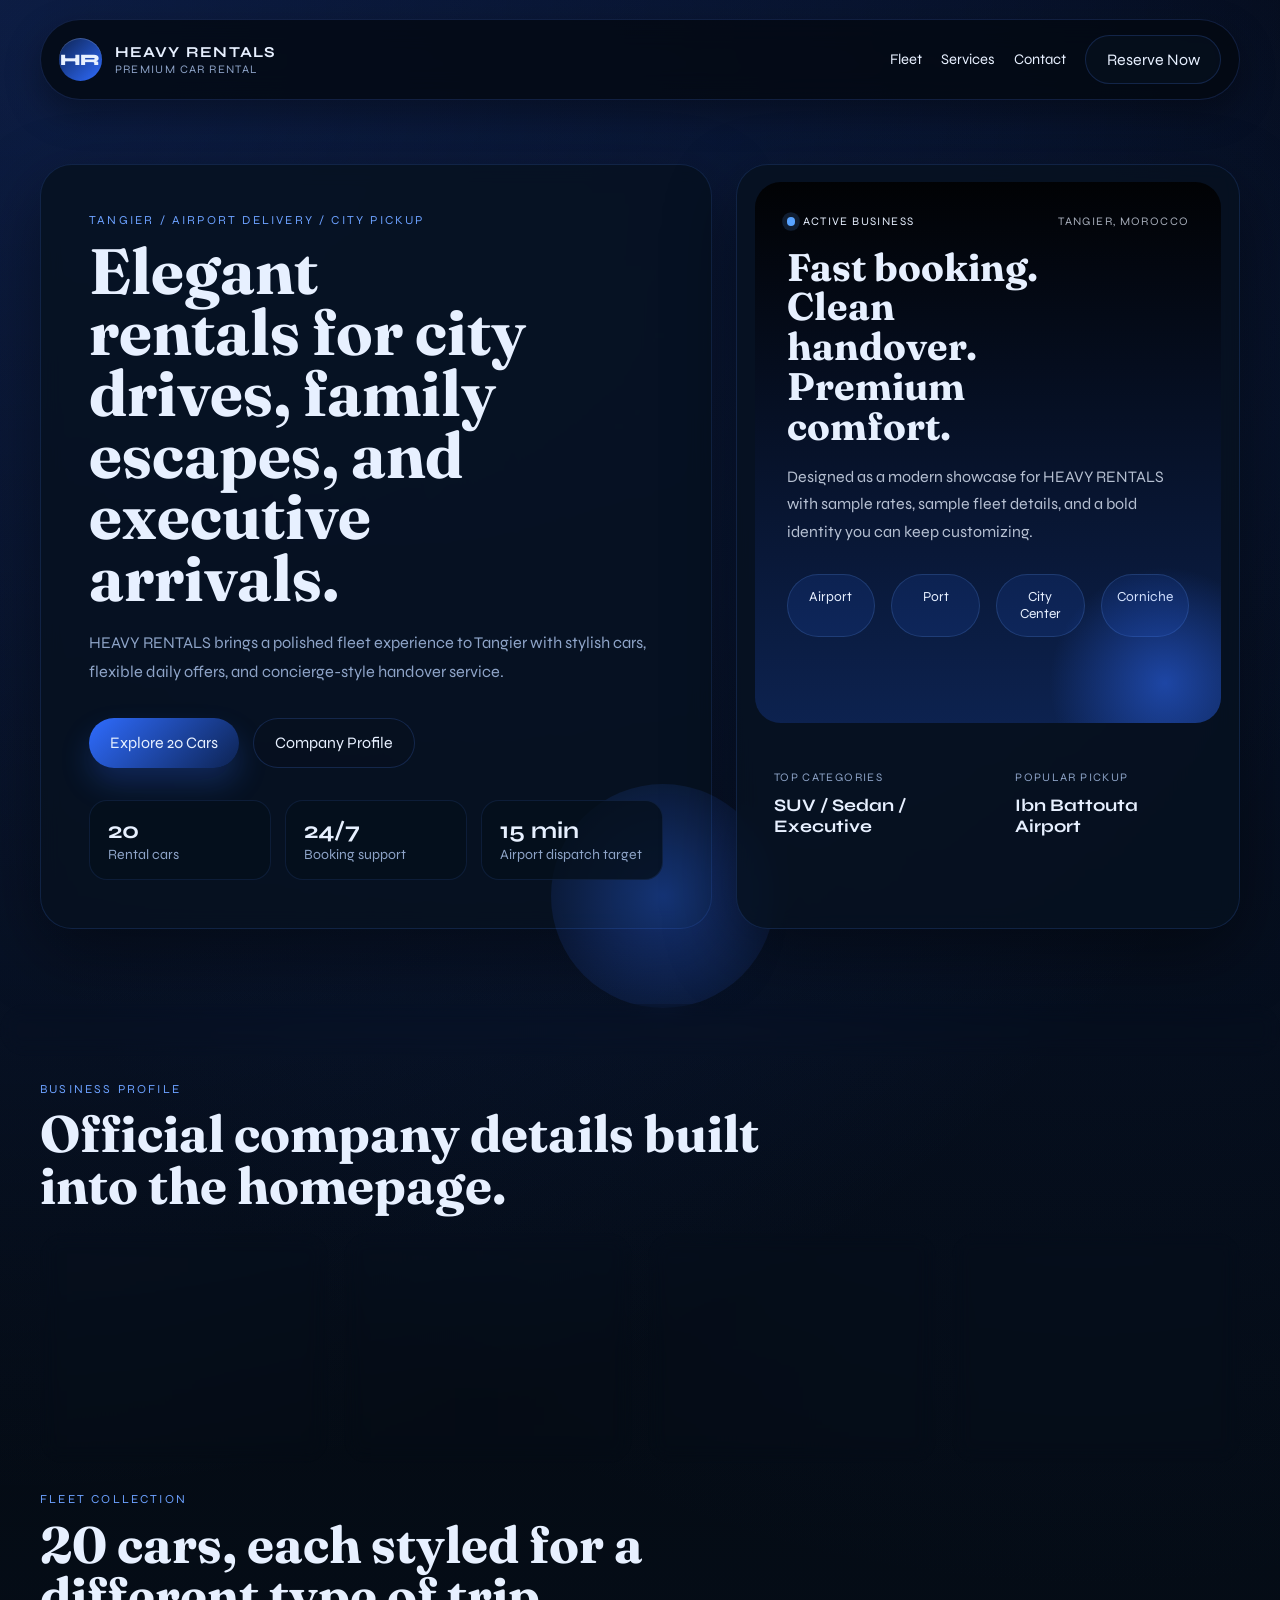
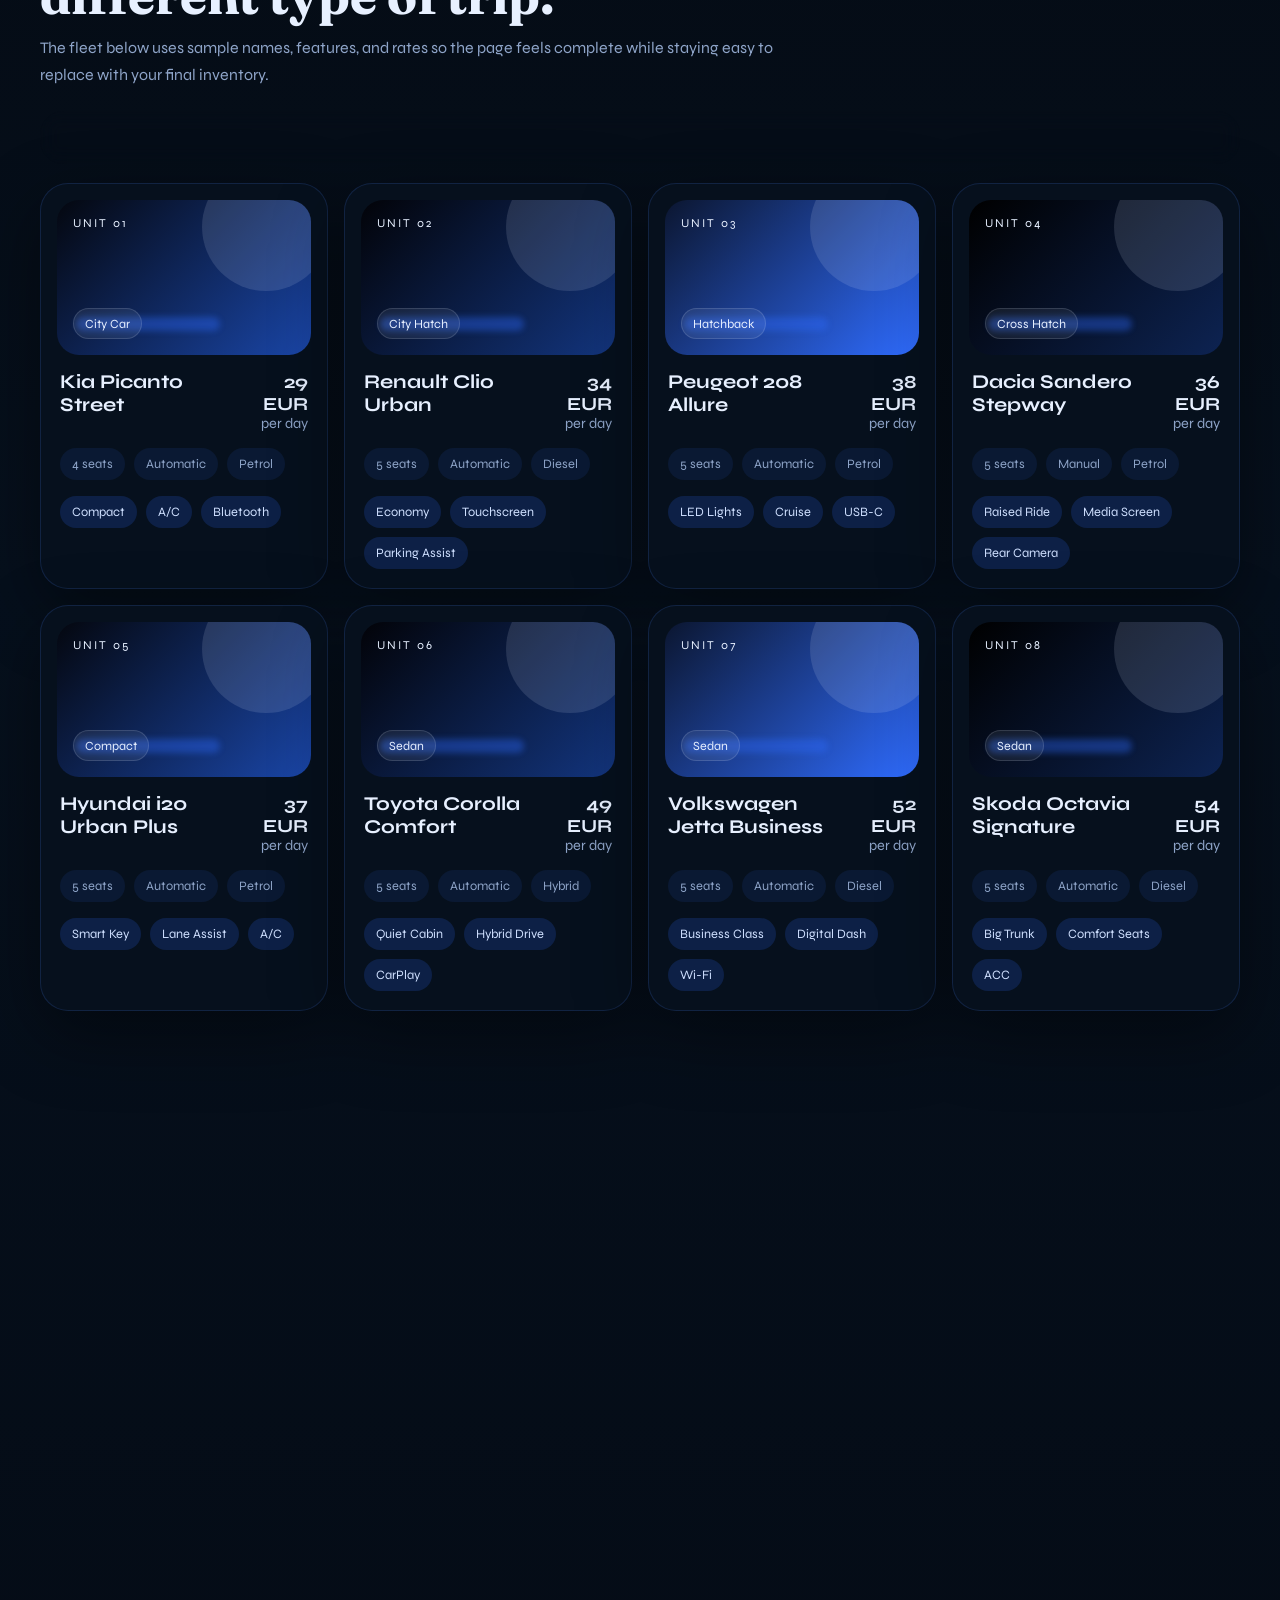
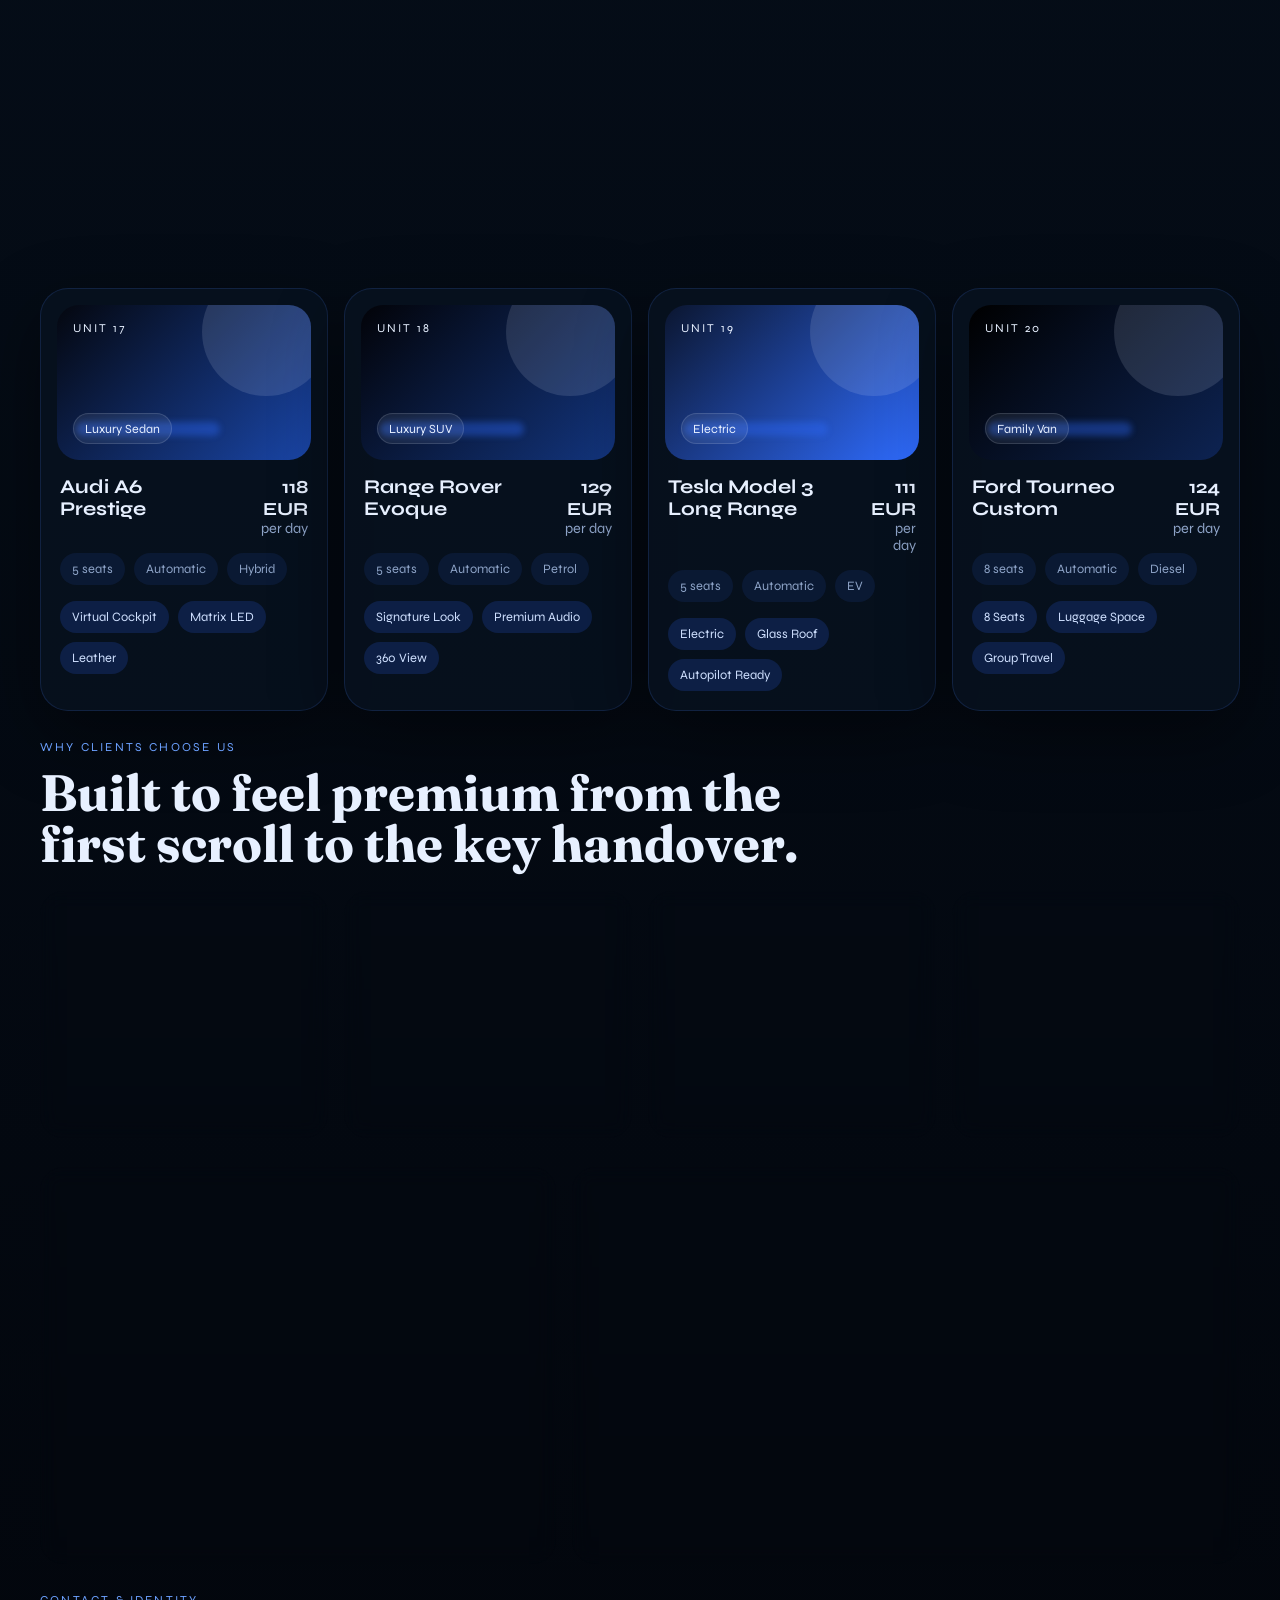
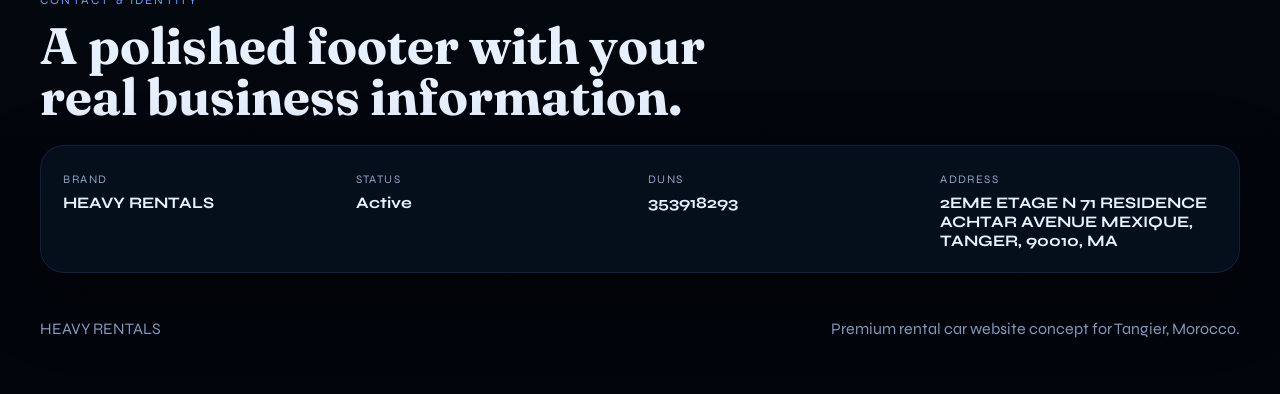
==== index.html @ 7393997f "Add files via upload" ====
<!DOCTYPE html>
<html lang="en">
<head>
  <meta charset="UTF-8">
  <meta name="viewport" content="width=device-width, initial-scale=1.0">
  <title>HEAVY RENTALS | Premium Car Rental in Tangier</title>
  <meta
    name="description"
    content="HEAVY RENTALS is a premium car rental website concept featuring a 20-car fleet, fast booking, and company details for Tangier, Morocco."
  >
  <link rel="preconnect" href="https://fonts.googleapis.com">
  <link rel="preconnect" href="https://fonts.gstatic.com" crossorigin>
  <link
    href="https://fonts.googleapis.com/css2?family=Fraunces:opsz,wght@9..144,400;9..144,600;9..144,700&family=Syne:wght@400;500;600;700;800&display=swap"
    rel="stylesheet"
  >
  <link rel="stylesheet" href="styles.css">
</head>
<body>
  <div class="page-shell">
    <header class="hero" id="top">
      <nav class="topbar">
        <a class="brand" href="#top" aria-label="HEAVY RENTALS homepage">
          <span class="brand-mark">HR</span>
          <span class="brand-copy">
            <strong>HEAVY RENTALS</strong>
            <small>Premium Car Rental</small>
          </span>
        </a>
        <div class="topbar-links">
          <a href="#fleet">Fleet</a>
          <a href="#services">Services</a>
          <a href="#contact">Contact</a>
          <a class="button button-ghost" href="#booking">Reserve Now</a>
        </div>
      </nav>

      <div class="hero-grid">
        <section class="hero-copy reveal">
          <p class="eyebrow">Tangier / Airport Delivery / City Pickup</p>
          <h1>Elegant rentals for city drives, family escapes, and executive arrivals.</h1>
          <p class="hero-text">
            HEAVY RENTALS brings a polished fleet experience to Tangier with stylish cars,
            flexible daily offers, and concierge-style handover service.
          </p>
          <div class="hero-actions">
            <a class="button button-solid" href="#fleet">Explore 20 Cars</a>
            <a class="button button-ghost" href="#company">Company Profile</a>
          </div>
          <ul class="stats-row" aria-label="Highlights">
            <li>
              <strong>20</strong>
              <span>Rental cars</span>
            </li>
            <li>
              <strong>24/7</strong>
              <span>Booking support</span>
            </li>
            <li>
              <strong>15 min</strong>
              <span>Airport dispatch target</span>
            </li>
          </ul>
        </section>

        <aside class="hero-panel reveal">
          <div class="panel-card glow-card">
            <div class="panel-topline">
              <span class="status-pill">Active Business</span>
              <span class="muted-tag">Tangier, Morocco</span>
            </div>
            <h2>Fast booking. Clean handover. Premium comfort.</h2>
            <p>
              Designed as a modern showcase for HEAVY RENTALS with sample rates,
              sample fleet details, and a bold identity you can keep customizing.
            </p>
            <div class="panel-route">
              <span>Airport</span>
              <span>Port</span>
              <span>City Center</span>
              <span>Corniche</span>
            </div>
          </div>

          <div class="mini-cards">
            <article class="mini-card reveal">
              <p>Top categories</p>
              <strong>SUV / Sedan / Executive</strong>
            </article>
            <article class="mini-card reveal">
              <p>Popular pickup</p>
              <strong>Ibn Battouta Airport</strong>
            </article>
          </div>
        </aside>
      </div>
    </header>

    <main>
      <section class="trust-strip reveal">
        <p>Signature delivery in Tangier</p>
        <p>Flexible daily and weekly pricing</p>
        <p>Comfort-first interiors</p>
        <p>Sample website ready for upgrades</p>
      </section>

      <section class="company-section section reveal" id="company">
        <div class="section-heading">
          <p class="eyebrow">Business Profile</p>
          <h2>Official company details built into the homepage.</h2>
        </div>
        <div class="company-grid">
          <article class="company-card">
            <span class="company-label">Company</span>
            <h3>HEAVY RENTALS</h3>
            <p>A refined rental car brand presentation for business travelers, tourists, and local mobility needs.</p>
          </article>
          <article class="company-card">
            <span class="company-label">Status</span>
            <h3>Active</h3>
            <p>This status block highlights the current operating profile in a clean, trust-building layout.</p>
          </article>
          <article class="company-card">
            <span class="company-label">DUNS Number</span>
            <h3>353918293</h3>
            <p>Placed front and center for a stronger corporate identity and business credibility.</p>
          </article>
          <article class="company-card">
            <span class="company-label">Address</span>
            <h3>2EME ETAGE N 71 RESIDENCE ACHTAR AVENUE MEXIQUE</h3>
            <p>TANGER, 90010, MA</p>
          </article>
        </div>
      </section>

      <section class="fleet-section section" id="fleet">
        <div class="section-heading reveal">
          <p class="eyebrow">Fleet Collection</p>
          <h2>20 cars, each styled for a different type of trip.</h2>
          <p>
            The fleet below uses sample names, features, and rates so the page feels complete while
            staying easy to replace with your final inventory.
          </p>
        </div>

        <div class="fleet-toolbar reveal">
          <div>
            <span class="toolbar-label">Fleet size</span>
            <strong>20 vehicles available</strong>
          </div>
          <div>
            <span class="toolbar-label">Rental formats</span>
            <strong>Daily / Weekly / Chauffeur-ready</strong>
          </div>
        </div>

        <div class="fleet-grid" id="fleet-grid" aria-live="polite"></div>
      </section>

      <section class="services-section section" id="services">
        <div class="section-heading reveal">
          <p class="eyebrow">Why Clients Choose Us</p>
          <h2>Built to feel premium from the first scroll to the key handover.</h2>
        </div>

        <div class="services-grid">
          <article class="service-card reveal">
            <span class="service-number">01</span>
            <h3>Airport meet & greet</h3>
            <p>Clean pickup coordination for travelers arriving in Tangier who want a quick transition from terminal to road.</p>
          </article>
          <article class="service-card reveal">
            <span class="service-number">02</span>
            <h3>Executive presentation</h3>
            <p>Sharp sedans and premium SUVs that fit business arrivals, VIP meetings, and hotel drop-offs.</p>
          </article>
          <article class="service-card reveal">
            <span class="service-number">03</span>
            <h3>Weekend and family comfort</h3>
            <p>Versatile crossovers and spacious models for city errands, coast drives, and relaxed family routes.</p>
          </article>
          <article class="service-card reveal">
            <span class="service-number">04</span>
            <h3>Simple reservation flow</h3>
            <p>A clear layout with booking prompts, service highlights, and polished trust cues that make the business feel established.</p>
          </article>
        </div>
      </section>

      <section class="booking-section section" id="booking">
        <div class="booking-layout">
          <div class="booking-copy reveal">
            <p class="eyebrow">Quick Reservation</p>
            <h2>Request a vehicle in a few seconds.</h2>
            <p>
              This form is a stylish front-end example. It can later be connected to WhatsApp,
              email, or a real booking backend.
            </p>
          </div>

          <form class="booking-form reveal">
            <label>
              Full name
              <input type="text" placeholder="Your name">
            </label>
            <label>
              Pickup location
              <select>
                <option>Tangier City Center</option>
                <option>Tangier Ibn Battouta Airport</option>
                <option>Tangier Med Port</option>
                <option>Hotel Delivery</option>
              </select>
            </label>
            <label>
              Vehicle style
              <select>
                <option>City Car</option>
                <option>Sedan</option>
                <option>SUV</option>
                <option>Executive</option>
              </select>
            </label>
            <label>
              Travel dates
              <input type="text" placeholder="Example: 21 Apr - 25 Apr">
            </label>
            <button type="button" class="button button-solid button-full">Send Reservation Request</button>
          </form>
        </div>
      </section>

      <section class="contact-section section reveal" id="contact">
        <div class="section-heading">
          <p class="eyebrow">Contact & Identity</p>
          <h2>A polished footer with your real business information.</h2>
        </div>

        <div class="contact-card">
          <div>
            <span class="toolbar-label">Brand</span>
            <strong>HEAVY RENTALS</strong>
          </div>
          <div>
            <span class="toolbar-label">Status</span>
            <strong>Active</strong>
          </div>
          <div>
            <span class="toolbar-label">DUNS</span>
            <strong>353918293</strong>
          </div>
          <div>
            <span class="toolbar-label">Address</span>
            <strong>2EME ETAGE N 71 RESIDENCE ACHTAR AVENUE MEXIQUE, TANGER, 90010, MA</strong>
          </div>
        </div>
      </section>
    </main>

    <footer class="site-footer">
      <p>HEAVY RENTALS</p>
      <p>Premium rental car website concept for Tangier, Morocco.</p>
    </footer>
  </div>

  <script src="script.js" defer></script>
</body>
</html>
---- styles.css ----
:root {
  --bg: #02050b;
  --bg-soft: #06101d;
  --surface: rgba(7, 17, 31, 0.84);
  --surface-strong: rgba(8, 21, 40, 0.95);
  --text: #e7f0ff;
  --muted: #8ea4c8;
  --line: rgba(78, 128, 255, 0.22);
  --blue: #2f6cff;
  --blue-deep: #0d2352;
  --blue-soft: #163a8a;
  --black: #010204;
  --shadow: 0 24px 70px rgba(0, 0, 0, 0.42);
  --radius-xl: 32px;
  --radius-lg: 24px;
  --radius-md: 18px;
  --max-width: 1200px;
}

* {
  box-sizing: border-box;
}

html {
  scroll-behavior: smooth;
}

body {
  margin: 0;
  font-family: "Syne", sans-serif;
  color: var(--text);
  background:
    radial-gradient(circle at top left, rgba(47, 108, 255, 0.25), transparent 28%),
    radial-gradient(circle at 85% 8%, rgba(22, 58, 138, 0.24), transparent 24%),
    linear-gradient(180deg, #010204 0%, #06101d 42%, #02050b 100%);
}

img {
  max-width: 100%;
  display: block;
}

a {
  color: inherit;
  text-decoration: none;
}

button,
input,
select {
  font: inherit;
}

.page-shell {
  min-height: 100vh;
  overflow: hidden;
}

.hero,
.section,
.site-footer {
  width: min(calc(100% - 2rem), var(--max-width));
  margin: 0 auto;
}

.hero {
  padding: 1.2rem 0 2rem;
}

.topbar {
  display: flex;
  align-items: center;
  justify-content: space-between;
  gap: 1rem;
  padding: 0.9rem 1.1rem;
  background: rgba(3, 8, 16, 0.78);
  border: 1px solid rgba(78, 128, 255, 0.18);
  border-radius: 999px;
  backdrop-filter: blur(14px);
  position: sticky;
  top: 1rem;
  z-index: 10;
  box-shadow: 0 14px 34px rgba(0, 0, 0, 0.34);
}

.brand {
  display: inline-flex;
  align-items: center;
  gap: 0.8rem;
}

.brand-mark {
  width: 2.7rem;
  height: 2.7rem;
  display: grid;
  place-items: center;
  border-radius: 50%;
  font-weight: 800;
  color: var(--text);
  background: linear-gradient(135deg, var(--blue-deep), var(--blue));
  box-shadow: inset 0 1px 0 rgba(231, 240, 255, 0.18);
}

.brand-copy {
  display: grid;
  gap: 0.1rem;
}

.brand-copy strong {
  font-size: 0.95rem;
  letter-spacing: 0.08em;
}

.brand-copy small,
.toolbar-label,
.company-label,
.mini-card p,
.service-number,
.status-pill,
.muted-tag {
  color: var(--muted);
  text-transform: uppercase;
  letter-spacing: 0.12em;
  font-size: 0.72rem;
}

.topbar-links {
  display: flex;
  align-items: center;
  gap: 1.2rem;
}

.topbar-links a:not(.button) {
  font-size: 0.92rem;
}

.button {
  display: inline-flex;
  align-items: center;
  justify-content: center;
  border-radius: 999px;
  padding: 0.9rem 1.3rem;
  transition: transform 180ms ease, box-shadow 180ms ease, background 180ms ease, color 180ms ease;
}

.button:hover,
.button:focus-visible {
  transform: translateY(-2px);
}

.button-solid {
  background: linear-gradient(135deg, var(--blue), var(--blue-deep));
  color: var(--text);
  box-shadow: 0 16px 30px rgba(47, 108, 255, 0.24);
}

.button-ghost {
  border: 1px solid rgba(78, 128, 255, 0.2);
  background: rgba(7, 17, 31, 0.72);
}

.button-full {
  width: 100%;
  border: 0;
  cursor: pointer;
}

.hero-grid {
  display: grid;
  grid-template-columns: 1.2fr 0.9fr;
  gap: 1.5rem;
  align-items: stretch;
  padding: 4rem 0 2rem;
}

.hero-copy,
.hero-panel,
.trust-strip,
.company-card,
.fleet-toolbar,
.service-card,
.booking-form,
.booking-copy,
.contact-card {
  background: var(--surface);
  border: 1px solid rgba(78, 128, 255, 0.16);
  backdrop-filter: blur(10px);
  box-shadow: var(--shadow);
}

.hero-copy {
  padding: 3rem;
  border-radius: var(--radius-xl);
  position: relative;
  isolation: isolate;
}

.hero-copy::before {
  content: "";
  position: absolute;
  inset: auto -4rem -5rem auto;
  width: 14rem;
  height: 14rem;
  border-radius: 50%;
  background: radial-gradient(circle, rgba(47, 108, 255, 0.38), rgba(47, 108, 255, 0));
  z-index: -1;
}

.eyebrow {
  margin: 0 0 0.8rem;
  color: #6ca1ff;
  text-transform: uppercase;
  letter-spacing: 0.18em;
  font-size: 0.76rem;
}

h1,
h2,
h3 {
  margin: 0;
}

h1,
.section-heading h2,
.panel-card h2,
.booking-copy h2 {
  font-family: "Fraunces", serif;
}

h1 {
  font-size: clamp(2.8rem, 5vw, 5.6rem);
  line-height: 0.96;
  max-width: 10.5ch;
}

.hero-text {
  max-width: 37rem;
  font-size: 1.02rem;
  line-height: 1.75;
  margin: 1.3rem 0 0;
  color: var(--muted);
}

.hero-actions {
  display: flex;
  flex-wrap: wrap;
  gap: 0.9rem;
  margin: 2rem 0;
}

.stats-row {
  display: grid;
  grid-template-columns: repeat(3, minmax(0, 1fr));
  gap: 0.9rem;
  padding: 0;
  margin: 0;
  list-style: none;
}

.stats-row li {
  padding: 1rem 1.1rem;
  border-radius: var(--radius-md);
  background: rgba(6, 16, 29, 0.82);
  border: 1px solid rgba(78, 128, 255, 0.12);
}

.stats-row strong {
  display: block;
  font-size: 1.45rem;
}

.stats-row span {
  color: var(--muted);
  font-size: 0.88rem;
}

.hero-panel {
  border-radius: var(--radius-xl);
  padding: 1.1rem;
  display: grid;
  gap: 1rem;
}

.panel-card {
  min-height: 100%;
  padding: 2rem;
  border-radius: calc(var(--radius-xl) - 0.4rem);
  background:
    linear-gradient(180deg, rgba(1, 2, 4, 0.98) 0%, rgba(13, 35, 82, 0.95) 100%);
  color: var(--text);
  position: relative;
  overflow: hidden;
}

.panel-card::after {
  content: "";
  position: absolute;
  right: -4rem;
  bottom: -5rem;
  width: 15rem;
  height: 15rem;
  border-radius: 44% 56% 48% 52%;
  background: radial-gradient(circle, rgba(47, 108, 255, 0.5) 0%, rgba(47, 108, 255, 0) 68%);
}

.panel-topline,
.panel-route,
.mini-cards,
.company-grid,
.services-grid,
.booking-layout {
  display: grid;
  gap: 1rem;
}

.panel-topline {
  grid-template-columns: 1fr auto;
  align-items: center;
}

.status-pill {
  display: inline-flex;
  align-items: center;
  gap: 0.45rem;
  color: var(--text);
}

.status-pill::before {
  content: "";
  width: 0.55rem;
  height: 0.55rem;
  border-radius: 50%;
  background: #58a3ff;
  box-shadow: 0 0 0 0.3rem rgba(88, 163, 255, 0.16);
}

.muted-tag {
  color: rgba(231, 240, 255, 0.72);
}

.panel-card h2 {
  font-size: clamp(1.8rem, 3vw, 2.6rem);
  line-height: 1.04;
  max-width: 10ch;
  margin-top: 1.2rem;
}

.panel-card p {
  color: rgba(231, 240, 255, 0.78);
  line-height: 1.7;
  max-width: 28rem;
}

.panel-route {
  grid-template-columns: repeat(4, minmax(0, 1fr));
  margin-top: 1.8rem;
}

.panel-route span {
  padding: 0.85rem;
  text-align: center;
  border-radius: 999px;
  background: rgba(47, 108, 255, 0.12);
  border: 1px solid rgba(110, 164, 255, 0.18);
  font-size: 0.86rem;
}

.mini-cards {
  grid-template-columns: repeat(2, minmax(0, 1fr));
}

.mini-card {
  padding: 1.2rem;
  border-radius: var(--radius-lg);
}

.mini-card strong {
  display: block;
  font-size: 1.1rem;
}

.section {
  padding: 1.6rem 0 0.2rem;
}

.trust-strip {
  margin-top: 0.7rem;
  padding: 1rem 1.3rem;
  border-radius: 999px;
  display: grid;
  grid-template-columns: repeat(4, minmax(0, 1fr));
  gap: 1rem;
  text-align: center;
}

.trust-strip p {
  margin: 0;
  font-size: 0.93rem;
}

.section-heading {
  max-width: 48rem;
  margin-bottom: 1.4rem;
}

.section-heading h2 {
  font-size: clamp(2rem, 4vw, 3.6rem);
  line-height: 1;
}

.section-heading p:last-child {
  color: var(--muted);
  line-height: 1.7;
  margin-top: 0.8rem;
}

.company-grid {
  grid-template-columns: repeat(4, minmax(0, 1fr));
}

.company-card,
.service-card,
.booking-copy,
.booking-form,
.contact-card,
.fleet-toolbar {
  border-radius: var(--radius-lg);
}

.company-card {
  padding: 1.6rem;
}

.company-card h3 {
  margin-top: 0.7rem;
  font-size: 1.18rem;
}

.company-card p {
  color: var(--muted);
  line-height: 1.7;
  margin-bottom: 0;
}

.fleet-toolbar {
  display: flex;
  align-items: center;
  justify-content: space-between;
  gap: 1rem;
  padding: 1rem 1.2rem;
  margin-bottom: 1.2rem;
}

.fleet-toolbar strong {
  font-size: 1rem;
}

.fleet-grid {
  display: grid;
  grid-template-columns: repeat(4, minmax(0, 1fr));
  gap: 1rem;
}

.fleet-card {
  position: relative;
  overflow: hidden;
  min-height: 355px;
  padding: 1rem;
  border-radius: 28px;
  background: rgba(7, 17, 31, 0.9);
  border: 1px solid rgba(78, 128, 255, 0.16);
  box-shadow: var(--shadow);
  transition: transform 220ms ease, box-shadow 220ms ease;
}

.fleet-card:hover,
.fleet-card:focus-within {
  transform: translateY(-6px);
  box-shadow: 0 34px 70px rgba(0, 0, 0, 0.48);
}

.fleet-visual {
  position: relative;
  min-height: 155px;
  border-radius: 22px;
  padding: 1rem;
  overflow: hidden;
  display: flex;
  flex-direction: column;
  justify-content: space-between;
}

.fleet-visual::before,
.fleet-visual::after {
  content: "";
  position: absolute;
  border-radius: 999px;
  opacity: 0.9;
}

.fleet-visual::before {
  width: 8rem;
  height: 8rem;
  top: -2.3rem;
  right: -1.2rem;
  background: rgba(231, 240, 255, 0.14);
}

.fleet-visual::after {
  width: 9rem;
  height: 0.9rem;
  left: 1.2rem;
  bottom: 1.5rem;
  background: rgba(47, 108, 255, 0.42);
  filter: blur(0.2rem);
}

.accent-a {
  background: linear-gradient(135deg, #04070f, #1a46a8);
}

.accent-b {
  background: linear-gradient(135deg, #020308, #13357e);
}

.accent-c {
  background: linear-gradient(135deg, #0b1630, #2f6cff);
}

.accent-d {
  background: linear-gradient(135deg, #000000, #0d2352);
}

.visual-index,
.visual-class {
  position: relative;
  z-index: 1;
  color: var(--text);
}

.visual-index {
  font-size: 0.75rem;
  letter-spacing: 0.16em;
  text-transform: uppercase;
}

.visual-class {
  align-self: flex-start;
  padding: 0.45rem 0.7rem;
  border-radius: 999px;
  background: rgba(231, 240, 255, 0.08);
  border: 1px solid rgba(231, 240, 255, 0.14);
  font-size: 0.78rem;
}

.fleet-content {
  padding: 1rem 0.2rem 0.2rem;
}

.fleet-title-row {
  display: flex;
  align-items: flex-start;
  justify-content: space-between;
  gap: 0.8rem;
}

.fleet-title-row h3 {
  font-size: 1.22rem;
  line-height: 1.15;
}

.fleet-rate {
  text-align: right;
  font-size: 0.9rem;
  color: var(--muted);
}

.fleet-rate strong {
  display: block;
  color: var(--text);
  font-size: 1.15rem;
}

.fleet-meta,
.fleet-features {
  display: flex;
  flex-wrap: wrap;
  gap: 0.55rem;
  padding: 0;
  margin: 1rem 0 0;
  list-style: none;
}

.fleet-meta li,
.fleet-features li {
  padding: 0.5rem 0.75rem;
  border-radius: 999px;
  font-size: 0.8rem;
  background: rgba(16, 37, 76, 0.46);
  color: var(--muted);
}

.fleet-features li {
  background: rgba(47, 108, 255, 0.18);
  color: #cfe0ff;
}

.services-grid {
  grid-template-columns: repeat(4, minmax(0, 1fr));
}

.service-card {
  padding: 1.5rem;
}

.service-number {
  display: inline-block;
  margin-bottom: 0.8rem;
}

.service-card h3 {
  margin-bottom: 0.7rem;
  font-size: 1.2rem;
}

.service-card p {
  margin: 0;
  color: var(--muted);
  line-height: 1.7;
}

.booking-layout {
  grid-template-columns: 0.85fr 1.1fr;
  align-items: stretch;
}

.booking-copy,
.booking-form {
  padding: 2rem;
}

.booking-copy h2 {
  font-size: clamp(2rem, 4vw, 3.3rem);
  line-height: 1.02;
  margin-top: 0.5rem;
}

.booking-copy p:last-child {
  color: var(--muted);
  line-height: 1.8;
  margin-top: 1rem;
}

.booking-form {
  display: grid;
  grid-template-columns: repeat(2, minmax(0, 1fr));
  gap: 1rem;
}

.booking-form label {
  display: grid;
  gap: 0.55rem;
  font-size: 0.92rem;
}

.booking-form label:last-of-type {
  grid-column: span 2;
}

.booking-form button {
  grid-column: span 2;
}

.booking-form input,
.booking-form select {
  width: 100%;
  padding: 0.95rem 1rem;
  border-radius: 16px;
  border: 1px solid rgba(78, 128, 255, 0.18);
  background: rgba(5, 12, 23, 0.9);
  color: var(--text);
}

.contact-card {
  padding: 1.4rem;
  display: grid;
  grid-template-columns: repeat(4, minmax(0, 1fr));
  gap: 1rem;
}

.contact-card strong {
  display: block;
  font-size: 1rem;
  margin-top: 0.35rem;
}

.site-footer {
  display: flex;
  justify-content: space-between;
  gap: 1rem;
  padding: 1.7rem 0 2.5rem;
  color: var(--muted);
}

.reveal {
  opacity: 0;
  transform: translateY(24px);
  transition: opacity 700ms ease, transform 700ms ease;
}

.reveal.is-visible {
  opacity: 1;
  transform: translateY(0);
}

@media (max-width: 1100px) {
  .hero-grid,
  .booking-layout {
    grid-template-columns: 1fr;
  }

  .fleet-grid {
    grid-template-columns: repeat(3, minmax(0, 1fr));
  }

  .company-grid,
  .services-grid,
  .contact-card {
    grid-template-columns: repeat(2, minmax(0, 1fr));
  }

  .trust-strip {
    grid-template-columns: repeat(2, minmax(0, 1fr));
    border-radius: 30px;
  }
}

@media (max-width: 760px) {
  .hero,
  .section,
  .site-footer {
    width: min(calc(100% - 1rem), var(--max-width));
  }

  .topbar {
    border-radius: 30px;
    align-items: flex-start;
  }

  .topbar,
  .topbar-links,
  .stats-row,
  .mini-cards,
  .panel-route,
  .fleet-grid,
  .company-grid,
  .services-grid,
  .booking-form,
  .contact-card,
  .trust-strip {
    grid-template-columns: 1fr;
  }

  .topbar,
  .topbar-links,
  .fleet-toolbar,
  .site-footer {
    flex-direction: column;
    align-items: stretch;
  }

  .hero {
    padding-top: 0.75rem;
  }

  .hero-grid {
    padding-top: 1.5rem;
  }

  .hero-copy,
  .panel-card,
  .booking-copy,
  .booking-form {
    padding: 1.4rem;
  }

  h1 {
    font-size: clamp(2.5rem, 14vw, 4rem);
  }

  .section-heading h2,
  .booking-copy h2 {
    font-size: clamp(1.9rem, 10vw, 2.8rem);
  }

  .fleet-grid {
    display: grid;
  }

  .fleet-card {
    min-height: auto;
  }

  .booking-form label:last-of-type,
  .booking-form button {
    grid-column: auto;
  }
}
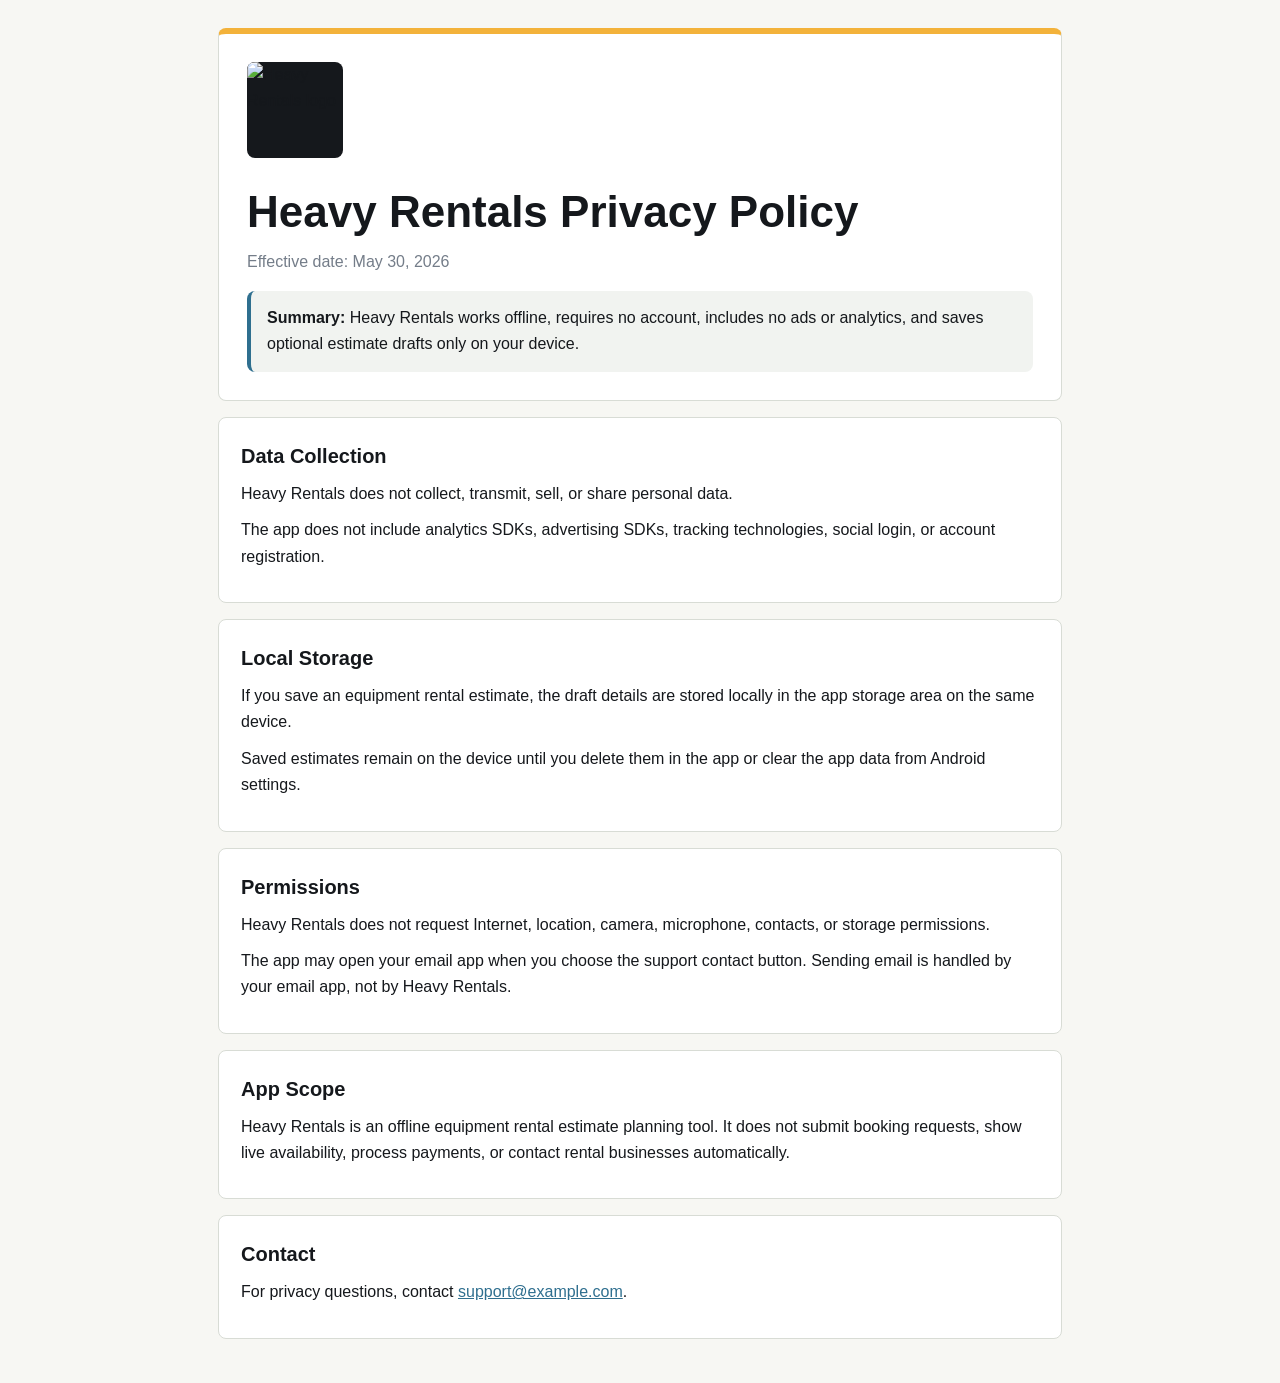
==== commit 8c186d1c: "Add files via upload" ====
--- a/index.html
+++ b/index.html
@@ -1,268 +1,39 @@
 <!DOCTYPE html>
 <html lang="en">
 <head>
-  <meta charset="UTF-8">
-  <meta name="viewport" content="width=device-width, initial-scale=1.0">
-  <title>HEAVY RENTALS | Premium Car Rental in Tangier</title>
-  <meta
-    name="description"
-    content="HEAVY RENTALS is a premium car rental website concept featuring a 20-car fleet, fast booking, and company details for Tangier, Morocco."
-  >
-  <link rel="preconnect" href="https://fonts.googleapis.com">
-  <link rel="preconnect" href="https://fonts.gstatic.com" crossorigin>
-  <link
-    href="https://fonts.googleapis.com/css2?family=Fraunces:opsz,wght@9..144,400;9..144,600;9..144,700&family=Syne:wght@400;500;600;700;800&display=swap"
-    rel="stylesheet"
-  >
-  <link rel="stylesheet" href="styles.css">
+    <meta charset="UTF-8">
+    <meta name="viewport" content="width=device-width, initial-scale=1.0">
+    <title>Heavy Rentals Privacy Policy</title>
+    <style>
+        :root { --ink:#15181C; --muted:#747D89; --steel:#2D4653; --amber:#F3B23A; --blue:#2F6F8F; --line:#D8DCD5; --bg:#F7F7F3; --card:#FFFFFF; }
+        * { box-sizing: border-box; }
+        body { margin: 0; font-family: Arial, Helvetica, sans-serif; line-height: 1.65; color: var(--ink); background: var(--bg); }
+        .page { max-width: 880px; margin: 0 auto; padding: 28px 18px 44px; }
+        .hero, .card { background: var(--card); border: 1px solid var(--line); border-radius: 8px; }
+        .hero { padding: 28px; border-top: 6px solid var(--amber); }
+        .card { padding: 22px; margin-top: 16px; }
+        .logo { width: 96px; height: 96px; border-radius: 8px; object-fit: cover; display: block; margin-bottom: 18px; background: var(--ink); }
+        h1 { margin: 0; font-size: clamp(30px, 6vw, 44px); }
+        h2 { margin: 0 0 8px; font-size: 20px; }
+        p { margin: 0 0 10px; }
+        .muted { color: var(--muted); }
+        .summary { margin-top: 16px; padding: 14px 16px; border-left: 4px solid var(--blue); background: #F1F3F0; border-radius: 8px; }
+        a { color: var(--blue); }
+    </style>
 </head>
 <body>
-  <div class="page-shell">
-    <header class="hero" id="top">
-      <nav class="topbar">
-        <a class="brand" href="#top" aria-label="HEAVY RENTALS homepage">
-          <span class="brand-mark">HR</span>
-          <span class="brand-copy">
-            <strong>HEAVY RENTALS</strong>
-            <small>Premium Car Rental</small>
-          </span>
-        </a>
-        <div class="topbar-links">
-          <a href="#fleet">Fleet</a>
-          <a href="#services">Services</a>
-          <a href="#contact">Contact</a>
-          <a class="button button-ghost" href="#booking">Reserve Now</a>
-        </div>
-      </nav>
-
-      <div class="hero-grid">
-        <section class="hero-copy reveal">
-          <p class="eyebrow">Tangier / Airport Delivery / City Pickup</p>
-          <h1>Elegant rentals for city drives, family escapes, and executive arrivals.</h1>
-          <p class="hero-text">
-            HEAVY RENTALS brings a polished fleet experience to Tangier with stylish cars,
-            flexible daily offers, and concierge-style handover service.
-          </p>
-          <div class="hero-actions">
-            <a class="button button-solid" href="#fleet">Explore 20 Cars</a>
-            <a class="button button-ghost" href="#company">Company Profile</a>
-          </div>
-          <ul class="stats-row" aria-label="Highlights">
-            <li>
-              <strong>20</strong>
-              <span>Rental cars</span>
-            </li>
-            <li>
-              <strong>24/7</strong>
-              <span>Booking support</span>
-            </li>
-            <li>
-              <strong>15 min</strong>
-              <span>Airport dispatch target</span>
-            </li>
-          </ul>
+    <main class="page">
+        <section class="hero">
+            <img class="logo" src="heavy_rentals_logo_concept.png" alt="Heavy Rentals logo">
+            <h1>Heavy Rentals Privacy Policy</h1>
+            <p class="muted">Effective date: May 30, 2026</p>
+            <div class="summary"><strong>Summary:</strong> Heavy Rentals works offline, requires no account, includes no ads or analytics, and saves optional estimate drafts only on your device.</div>
         </section>
-
-        <aside class="hero-panel reveal">
-          <div class="panel-card glow-card">
-            <div class="panel-topline">
-              <span class="status-pill">Active Business</span>
-              <span class="muted-tag">Tangier, Morocco</span>
-            </div>
-            <h2>Fast booking. Clean handover. Premium comfort.</h2>
-            <p>
-              Designed as a modern showcase for HEAVY RENTALS with sample rates,
-              sample fleet details, and a bold identity you can keep customizing.
-            </p>
-            <div class="panel-route">
-              <span>Airport</span>
-              <span>Port</span>
-              <span>City Center</span>
-              <span>Corniche</span>
-            </div>
-          </div>
-
-          <div class="mini-cards">
-            <article class="mini-card reveal">
-              <p>Top categories</p>
-              <strong>SUV / Sedan / Executive</strong>
-            </article>
-            <article class="mini-card reveal">
-              <p>Popular pickup</p>
-              <strong>Ibn Battouta Airport</strong>
-            </article>
-          </div>
-        </aside>
-      </div>
-    </header>
-
-    <main>
-      <section class="trust-strip reveal">
-        <p>Signature delivery in Tangier</p>
-        <p>Flexible daily and weekly pricing</p>
-        <p>Comfort-first interiors</p>
-        <p>Sample website ready for upgrades</p>
-      </section>
-
-      <section class="company-section section reveal" id="company">
-        <div class="section-heading">
-          <p class="eyebrow">Business Profile</p>
-          <h2>Official company details built into the homepage.</h2>
-        </div>
-        <div class="company-grid">
-          <article class="company-card">
-            <span class="company-label">Company</span>
-            <h3>HEAVY RENTALS</h3>
-            <p>A refined rental car brand presentation for business travelers, tourists, and local mobility needs.</p>
-          </article>
-          <article class="company-card">
-            <span class="company-label">Status</span>
-            <h3>Active</h3>
-            <p>This status block highlights the current operating profile in a clean, trust-building layout.</p>
-          </article>
-          <article class="company-card">
-            <span class="company-label">DUNS Number</span>
-            <h3>353918293</h3>
-            <p>Placed front and center for a stronger corporate identity and business credibility.</p>
-          </article>
-          <article class="company-card">
-            <span class="company-label">Address</span>
-            <h3>2EME ETAGE N 71 RESIDENCE ACHTAR AVENUE MEXIQUE</h3>
-            <p>TANGER, 90010, MA</p>
-          </article>
-        </div>
-      </section>
-
-      <section class="fleet-section section" id="fleet">
-        <div class="section-heading reveal">
-          <p class="eyebrow">Fleet Collection</p>
-          <h2>20 cars, each styled for a different type of trip.</h2>
-          <p>
-            The fleet below uses sample names, features, and rates so the page feels complete while
-            staying easy to replace with your final inventory.
-          </p>
-        </div>
-
-        <div class="fleet-toolbar reveal">
-          <div>
-            <span class="toolbar-label">Fleet size</span>
-            <strong>20 vehicles available</strong>
-          </div>
-          <div>
-            <span class="toolbar-label">Rental formats</span>
-            <strong>Daily / Weekly / Chauffeur-ready</strong>
-          </div>
-        </div>
-
-        <div class="fleet-grid" id="fleet-grid" aria-live="polite"></div>
-      </section>
-
-      <section class="services-section section" id="services">
-        <div class="section-heading reveal">
-          <p class="eyebrow">Why Clients Choose Us</p>
-          <h2>Built to feel premium from the first scroll to the key handover.</h2>
-        </div>
-
-        <div class="services-grid">
-          <article class="service-card reveal">
-            <span class="service-number">01</span>
-            <h3>Airport meet & greet</h3>
-            <p>Clean pickup coordination for travelers arriving in Tangier who want a quick transition from terminal to road.</p>
-          </article>
-          <article class="service-card reveal">
-            <span class="service-number">02</span>
-            <h3>Executive presentation</h3>
-            <p>Sharp sedans and premium SUVs that fit business arrivals, VIP meetings, and hotel drop-offs.</p>
-          </article>
-          <article class="service-card reveal">
-            <span class="service-number">03</span>
-            <h3>Weekend and family comfort</h3>
-            <p>Versatile crossovers and spacious models for city errands, coast drives, and relaxed family routes.</p>
-          </article>
-          <article class="service-card reveal">
-            <span class="service-number">04</span>
-            <h3>Simple reservation flow</h3>
-            <p>A clear layout with booking prompts, service highlights, and polished trust cues that make the business feel established.</p>
-          </article>
-        </div>
-      </section>
-
-      <section class="booking-section section" id="booking">
-        <div class="booking-layout">
-          <div class="booking-copy reveal">
-            <p class="eyebrow">Quick Reservation</p>
-            <h2>Request a vehicle in a few seconds.</h2>
-            <p>
-              This form is a stylish front-end example. It can later be connected to WhatsApp,
-              email, or a real booking backend.
-            </p>
-          </div>
-
-          <form class="booking-form reveal">
-            <label>
-              Full name
-              <input type="text" placeholder="Your name">
-            </label>
-            <label>
-              Pickup location
-              <select>
-                <option>Tangier City Center</option>
-                <option>Tangier Ibn Battouta Airport</option>
-                <option>Tangier Med Port</option>
-                <option>Hotel Delivery</option>
-              </select>
-            </label>
-            <label>
-              Vehicle style
-              <select>
-                <option>City Car</option>
-                <option>Sedan</option>
-                <option>SUV</option>
-                <option>Executive</option>
-              </select>
-            </label>
-            <label>
-              Travel dates
-              <input type="text" placeholder="Example: 21 Apr - 25 Apr">
-            </label>
-            <button type="button" class="button button-solid button-full">Send Reservation Request</button>
-          </form>
-        </div>
-      </section>
-
-      <section class="contact-section section reveal" id="contact">
-        <div class="section-heading">
-          <p class="eyebrow">Contact & Identity</p>
-          <h2>A polished footer with your real business information.</h2>
-        </div>
-
-        <div class="contact-card">
-          <div>
-            <span class="toolbar-label">Brand</span>
-            <strong>HEAVY RENTALS</strong>
-          </div>
-          <div>
-            <span class="toolbar-label">Status</span>
-            <strong>Active</strong>
-          </div>
-          <div>
-            <span class="toolbar-label">DUNS</span>
-            <strong>353918293</strong>
-          </div>
-          <div>
-            <span class="toolbar-label">Address</span>
-            <strong>2EME ETAGE N 71 RESIDENCE ACHTAR AVENUE MEXIQUE, TANGER, 90010, MA</strong>
-          </div>
-        </div>
-      </section>
+        <section class="card"><h2>Data Collection</h2><p>Heavy Rentals does not collect, transmit, sell, or share personal data.</p><p>The app does not include analytics SDKs, advertising SDKs, tracking technologies, social login, or account registration.</p></section>
+        <section class="card"><h2>Local Storage</h2><p>If you save an equipment rental estimate, the draft details are stored locally in the app storage area on the same device.</p><p>Saved estimates remain on the device until you delete them in the app or clear the app data from Android settings.</p></section>
+        <section class="card"><h2>Permissions</h2><p>Heavy Rentals does not request Internet, location, camera, microphone, contacts, or storage permissions.</p><p>The app may open your email app when you choose the support contact button. Sending email is handled by your email app, not by Heavy Rentals.</p></section>
+        <section class="card"><h2>App Scope</h2><p>Heavy Rentals is an offline equipment rental estimate planning tool. It does not submit booking requests, show live availability, process payments, or contact rental businesses automatically.</p></section>
+        <section class="card"><h2>Contact</h2><p>For privacy questions, contact <a href="mailto:support@example.com">support@example.com</a>.</p></section>
     </main>
-
-    <footer class="site-footer">
-      <p>HEAVY RENTALS</p>
-      <p>Premium rental car website concept for Tangier, Morocco.</p>
-    </footer>
-  </div>
-
-  <script src="script.js" defer></script>
 </body>
 </html>
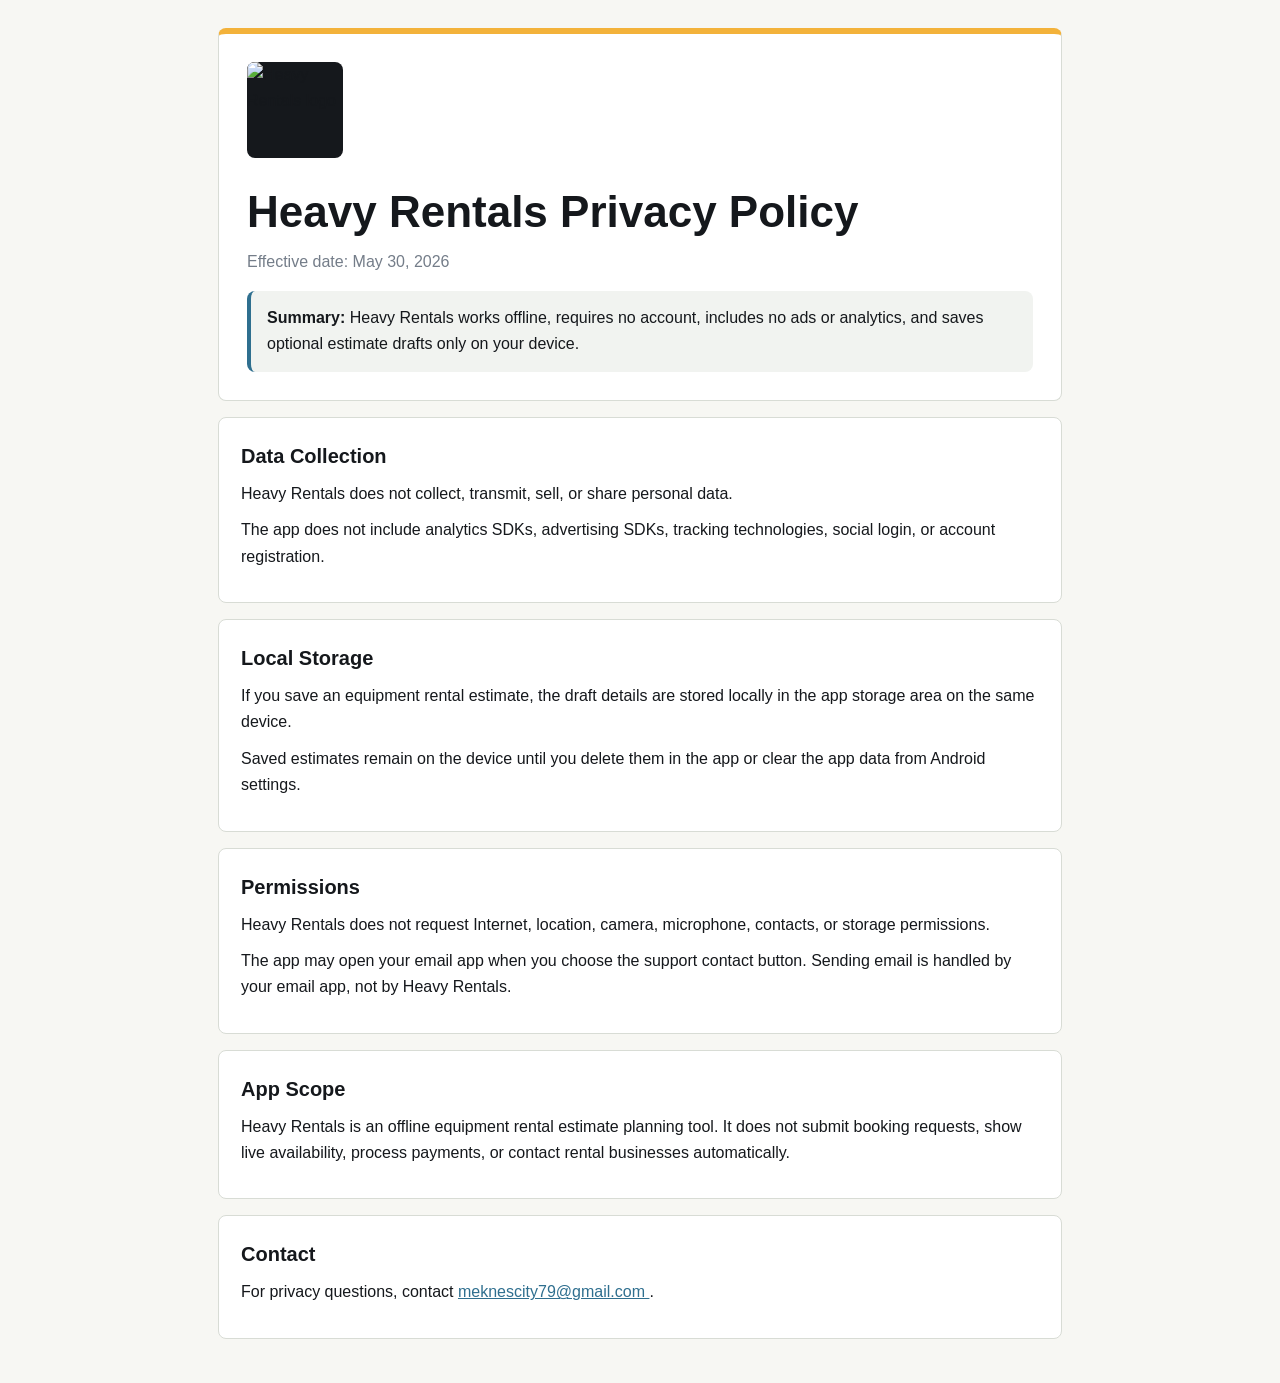
==== commit cf3dbbdf: "Update index.html" ====
--- a/index.html
+++ b/index.html
@@ -33,7 +33,9 @@
         <section class="card"><h2>Local Storage</h2><p>If you save an equipment rental estimate, the draft details are stored locally in the app storage area on the same device.</p><p>Saved estimates remain on the device until you delete them in the app or clear the app data from Android settings.</p></section>
         <section class="card"><h2>Permissions</h2><p>Heavy Rentals does not request Internet, location, camera, microphone, contacts, or storage permissions.</p><p>The app may open your email app when you choose the support contact button. Sending email is handled by your email app, not by Heavy Rentals.</p></section>
         <section class="card"><h2>App Scope</h2><p>Heavy Rentals is an offline equipment rental estimate planning tool. It does not submit booking requests, show live availability, process payments, or contact rental businesses automatically.</p></section>
-        <section class="card"><h2>Contact</h2><p>For privacy questions, contact <a href="mailto:support@example.com">support@example.com</a>.</p></section>
+        <section class="card"><h2>Contact</h2><p>For privacy questions, contact <a href="mailto:meknescity79@gmail.com
+">meknescity79@gmail.com
+</a>.</p></section>
     </main>
 </body>
 </html>
